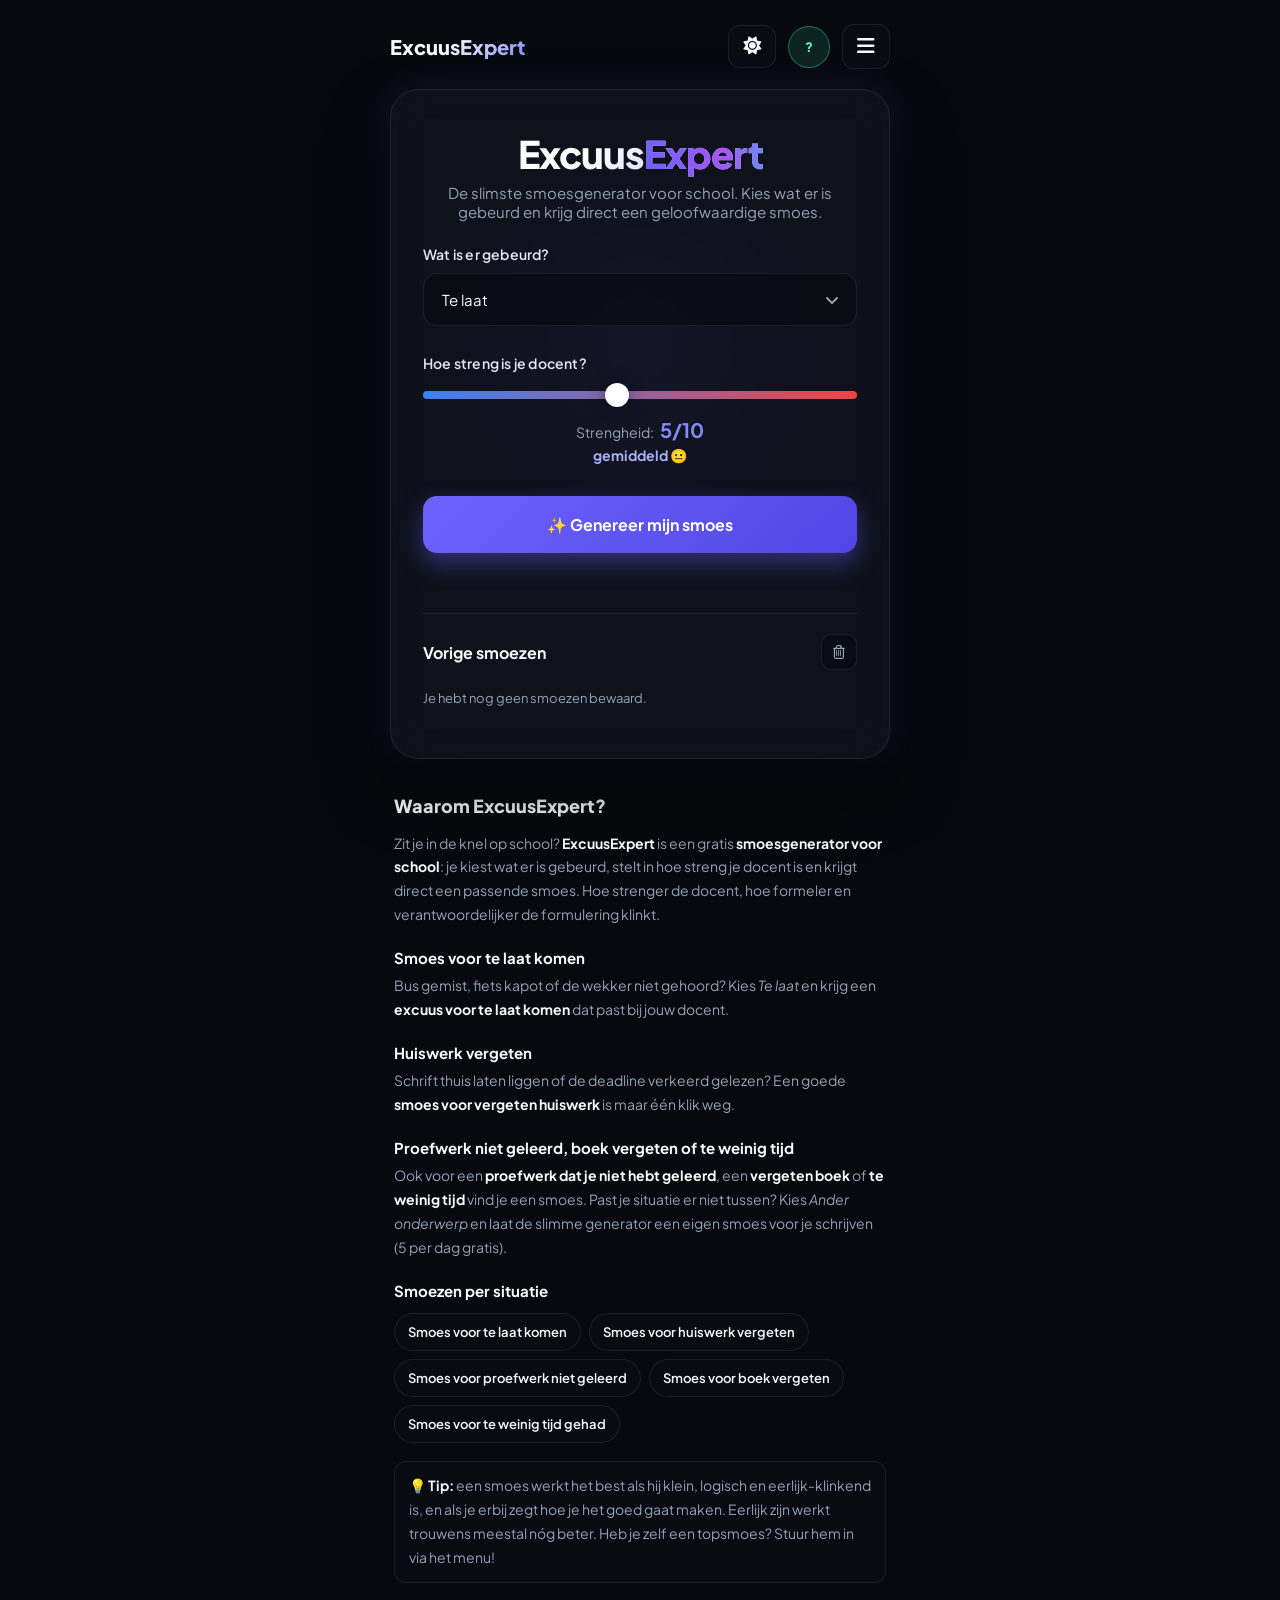
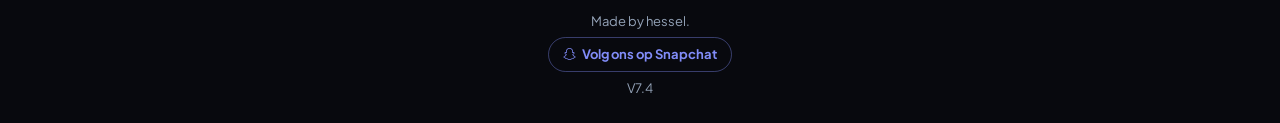
==== index.html @ 80fc40d6 "een grote profiel opgeslagen" ====
<!DOCTYPE html>
<html lang="nl">
<head>
  <meta charset="UTF-8">
  <meta name="viewport" content="width=device-width, initial-scale=1.0">

  <!-- 1. Dwing de browser om géén oude versie op te slaan (Geen Cache) -->
  <meta http-equiv="Cache-Control" content="no-cache, no-store, must-revalidate" />
  <meta http-equiv="Pragma" content="no-cache" />
  <meta http-equiv="Expires" content="0" />

  <!-- 2. Verwijder direct eventuele oude Service Workers van de zoekmachine -->
  <script>
    if ('serviceWorker' in navigator) {
      navigator.serviceWorker.getRegistrations().then(function(registrations) {
        for(let registration of registrations) {
          registration.unregister();
        }
      });
    }
  </script>

  <title>Smoesgenerator voor school: gratis smoesjes | ExcuusExpert</title>

  <!-- Google SEO -->
  <meta name="description" content="Te laat of huiswerk vergeten? Genereer in één klik een geloofwaardige smoes voor school, afgestemd op hoe streng je docent is. Gratis en direct klaar.">
  <meta name="keywords" content="smoesje school, smoes te laat, excuus huiswerk vergeten, smoesgenerator, schoolsmoesjes, excuus generator">
  <meta name="robots" content="index, follow, max-image-preview:large">
  <meta name="theme-color" content="#08090e">
  <link rel="canonical" href="https://excuusexpert.github.io/">
  <link rel="alternate" hreflang="nl" href="https://excuusexpert.github.io/">
  <meta name="google-site-verification" content="6CH9S9xC1Fp_FROwEj38SJQM01kB6wiO9QQFOhzRPNw" />

  <!-- Favicon -->
  <link rel="icon" href="/favicon.ico" sizes="any">
  <link rel="icon" type="image/png" sizes="48x48" href="favicon-48.png">
  <link rel="icon" type="image/png" sizes="512x512" href="favicon.png">
  <link rel="apple-touch-icon" href="apple-touch-icon.png">

  <!-- Delen op social media (WhatsApp, Snapchat, Discord, X) -->
  <meta property="og:type" content="website">
  <meta property="og:locale" content="nl_NL">
  <meta property="og:site_name" content="ExcuusExpert">
  <meta property="og:title" content="ExcuusExpert: de slimste smoesgenerator voor school">
  <meta property="og:description" content="Te laat of huiswerk vergeten? Krijg direct een geloofwaardige smoes, aangepast aan de strengheid van je docent.">
  <meta property="og:url" content="https://excuusexpert.github.io/">
  <meta property="og:image" content="https://excuusexpert.github.io/og-image.png">
  <meta property="og:image:width" content="1200">
  <meta property="og:image:height" content="630">
  <meta property="og:image:alt" content="ExcuusExpert, de slimste smoesgenerator voor school">
  <meta name="twitter:card" content="summary_large_image">
  <meta name="twitter:title" content="ExcuusExpert: de slimste smoesgenerator voor school">
  <meta name="twitter:description" content="Te laat of huiswerk vergeten? Krijg direct een geloofwaardige smoes.">
  <meta name="twitter:image" content="https://excuusexpert.github.io/og-image.png">

  <!-- Gestructureerde data voor Google -->
  <script type="application/ld+json">
  {
    "@context": "https://schema.org",
    "@graph": [
      {
        "@type": "WebSite",
        "@id": "https://excuusexpert.github.io/#website",
        "url": "https://excuusexpert.github.io/",
        "name": "ExcuusExpert",
        "inLanguage": "nl-NL"
      },
      {
        "@type": "WebApplication",
        "@id": "https://excuusexpert.github.io/#app",
        "name": "ExcuusExpert Smoesgenerator",
        "url": "https://excuusexpert.github.io/",
        "description": "Gratis smoesgenerator voor school met smoesjes voor te laat komen, huiswerk vergeten, proefwerk niet geleerd en meer.",
        "applicationCategory": "EntertainmentApplication",
        "operatingSystem": "Alle apparaten met een browser",
        "inLanguage": "nl-NL",
        "isPartOf": { "@id": "https://excuusexpert.github.io/#website" },
        "offers": { "@type": "Offer", "price": "0", "priceCurrency": "EUR" }
      }
    ]
  }
  </script>

  <!-- Modern Lettertype & FontAwesome Iconen -->
  <link rel="preconnect" href="https://fonts.googleapis.com">
  <link rel="preconnect" href="https://fonts.gstatic.com" crossorigin>
  <link href="https://fonts.googleapis.com/css2?family=Plus+Jakarta+Sans:wght@400;500;600;700;800&display=swap" rel="stylesheet">
  <link rel="stylesheet" href="https://cdnjs.cloudflare.com/ajax/libs/font-awesome/6.4.0/css/all.min.css">
  <script data-goatcounter="https://excuusexpert.goatcounter.com/count" async src="//gc.zgo.at/count.js"></script>

  <!-- 3. Cache Busting op je CSS (voeg ?v=2.0 toe) -->
  <link rel="stylesheet" href="style.css?v=2.4">
</head>

<body>

  <!-- NAVBAR MET THEMA TOGGLE & HAMBURGER MENU -->
  <header class="navbar">
    <div class="nav-brand">Excuus<span>Expert</span></div>

    <div class="nav-actions">
      <button class="theme-toggle-btn" id="themeToggleBtn" type="button" onclick="toggleTheme()" aria-label="Thema wisselen">
        <i class="fa-solid fa-sun" id="themeIcon"></i>
      </button>

      <button class="profile-avatar-btn" id="profileAvatarBtn" type="button" aria-label="Lokaal profiel openen">
        <span id="profileAvatarInitials">?</span>
      </button>

      <button class="hamburger-btn" id="hamburgerBtn" type="button" onclick="toggleMenu()" aria-label="Menu" aria-expanded="false" aria-controls="navMenu">
        <i class="fa-solid fa-bars" id="hamburgerIcon"></i>
      </button>
    </div>

    <nav class="nav-menu" id="navMenu" aria-label="Hoofdmenu">
      <ul>
        <li><a href="https://excuusexpert.github.io" onclick="toggleMenu()"><i class="fa-solid fa-house"></i> Home</a></li>
        <li><a href="https://excuusexpert.github.io/studytrack" target="_blank" rel="noopener" onclick="toggleMenu()"><i class="fa-solid fa-calendar-check"></i> StudyTrack - Huiswerk & Toets Planner</a></li>
        <li><a href="#" onclick="toggleMenu(); openSubmitModal(); return false;"><i class="fa-solid fa-paper-plane"></i> Smoes insturen</a></li>
        <li><a href="https://snapchat.com/add/Excuus-Expert" target="_blank" rel="noopener noreferrer" onclick="toggleMenu()"><i class="fa-brands fa-snapchat"></i> Snapchat</a></li>
      </ul>
    </nav>
  </header>

  <main class="container">

    <h1 class="logo">Excuus<span>Expert</span><span class="sr-only"> – smoesgenerator voor school</span></h1>
    <p class="description">De slimste smoesgenerator voor school. Kies wat er is gebeurd en krijg direct een geloofwaardige smoes.</p>

    <label for="probleem">Wat is er gebeurd?</label>
    <div class="select-wrapper">
      <select id="probleem">
        <option value="Te laat">Te laat</option>
        <option value="Huiswerk vergeten">Huiswerk vergeten</option>
        <option value="Proefwerk niet geleerd">Proefwerk niet geleerd</option>
        <option value="Boek vergeten">Boek vergeten</option>
        <option value="Te weinig tijd gehad">Te weinig tijd gehad</option>
        <option value="custom">Ander onderwerp... (AI, 5x per dag gratis, meer met premium)</option>
      </select>
    </div>

    <div class="custom-topic-field" id="customTopicField" hidden>
      <label for="customTopic">Waar gaat het over?</label>
      <input id="customTopic" type="text" maxlength="180" placeholder="Bijvoorbeeld: presentatie niet voorbereid">
    </div>

    <div class="slider-container">
      <label for="strengheid">Hoe streng is je docent?</label>
      <input
        class="slider"
        type="range"
        id="strengheid"
        min="1"
        max="10"
        value="5"
        step="1"
        oninput="document.getElementById('strengheidWaarde').textContent = this.value;"
      >
      <div class="strength-display">
        Strengheid: <span class="strength-number"><span id="strengheidWaarde">5</span>/10</span>
        <span class="strength-label" id="strengheidLabel">gemiddeld 😐</span>
      </div>
    </div>

    <button class="generate-button" id="generateButton" type="button">
      ✨ Genereer mijn smoes
    </button>

    <p class="generator-status" id="generatorStatus" role="status" aria-live="polite"></p>

    <div class="result" id="result">
      <div class="result-title">
        <i class="fa-solid fa-lightbulb"></i> Jouw smoes
      </div>
      <div class="result-text" id="resultText"></div>

      <div class="button-group">
        <button id="copyBtn" class="action-btn">
          <i class="fa-regular fa-copy"></i> Kopieer
        </button>
        <button id="shareBtn" class="action-btn">
          <i class="fa-solid fa-share-nodes"></i> Deel dit!
        </button>
      </div>
    </div>

    <section class="history-section" aria-labelledby="historyTitle">
      <div class="history-heading">
        <h2 id="historyTitle">Vorige smoezen</h2>
        <button class="clear-history-btn" id="clearHistoryBtn" type="button" aria-label="Geschiedenis wissen" title="Geschiedenis wissen">
          <i class="fa-regular fa-trash-can" aria-hidden="true"></i>
        </button>
      </div>
      <p class="history-empty" id="historyEmpty">Je hebt nog geen smoezen bewaard.</p>
      <ol class="history-list" id="historyList"></ol>
    </section>

  </main>

 <div id="profileModal" class="modal-overlay" onclick="closeProfileModal(event)">
    <div class="modal-card profile-card" role="dialog" aria-modal="true" aria-labelledby="profileTitle">
      <div class="modal-header">
        <span class="modal-badge profile-badge"><i class="fa-regular fa-user"></i> LOKAAL PROFIEL</span>
        <button class="close-btn" type="button" onclick="closeProfileModalDirect()" aria-label="Profielvenster sluiten">&times;</button>
      </div>
      <h2 class="profile-title" id="profileTitle">Jouw profiel</h2>
      <form id="profileForm">
        <label for="profileName">Naam</label>
        <input class="profile-input" id="profileName" type="text" maxlength="40" autocomplete="name" placeholder="Bijvoorbeeld: Alex" required>

        <label for="profilePremiumCode">Premiumcode (optioneel)</label>
        <input class="profile-input" id="profilePremiumCode" type="text" autocomplete="off" spellcheck="false" placeholder="Bijvoorbeeld: KLAS-4D9Q">
        
        <p class="profile-security-note">Gratis kun je 5 eigen smoezen per dag maken (per apparaat, dus ook op school). Met een premiumcode kun je er veel meer maken. Naam, code en geschiedenis worden alleen in deze browser opgeslagen. Premium codes zijn nog in ontwikkeling. Een premium code kan nu alleen nog bij mij worden aangevraagd. </p>
        
        <!-- Ko-fi Widget Knop netjes gecentreerd -->
        <div style="text-align: center; margin: 15px 0;">
          <script type='text/javascript' src='https://storage.ko-fi.com/cdn/widget/Widget_2.js'></script>
          <script type='text/javascript'>kofiwidget2.init('Support me!', '#a855f7', 'R1E229KQ8W');kofiwidget2.draw();</script>
        </div>

        <p class="profile-status" id="profileStatus" role="status" aria-live="polite"></p>
        
        <div class="profile-actions">
          <button class="generate-button" type="submit">Profiel opslaan</button>
          <button class="profile-delete-btn" id="clearProfileBtn" type="button">Profiel verwijderen</button>
        </div>
      </form>
    </div>
  </div>

  <!-- INSTUUR MODAL POP-UP -->
  <div id="submitModal" class="modal-overlay" onclick="closeSubmitModal(event)">
    <div class="modal-card submit-card" role="dialog" aria-modal="true" aria-label="Smoes insturen">
      <div class="modal-header">
        <span class="modal-badge submit-badge">💡 SMOES INSTUREN</span>
        <button class="close-btn" type="button" onclick="closeSubmitModalDirect()" aria-label="Sluiten">&times;</button>
      </div>
      
      <form id="excuseForm" action="https://formspree.io/f/xkjngdbl" method="POST" onsubmit="handleFormSubmit(event)">
        <textarea name="smoes" class="submit-textarea" placeholder="Typ hier jouw meesterlijke smoes... (vermeld ook de categorie en strengheid)" aria-label="Jouw smoes" required></textarea>
        <p class="profile-status" id="submitStatus" role="status" aria-live="polite" style="margin: -8px 0 12px; text-align:center;"></p>
        <button type="submit" id="submitBtn" class="generate-button" style="margin-top: 0; padding: 12px;">
          🚀 Versturen
        </button>
      </form>
    </div>
  </div>
  
  <!-- UITLEG (zichtbaar voor Google en bezoekers) -->
  <section class="seo-section" aria-labelledby="seoTitle">
    <h2 id="seoTitle">Waarom ExcuusExpert?</h2>
    <p>Zit je in de knel op school? <strong>ExcuusExpert</strong> is een gratis <strong>smoesgenerator voor school</strong>: je kiest wat er is gebeurd, stelt in hoe streng je docent is en krijgt direct een passende smoes. Hoe strenger de docent, hoe formeler en verantwoordelijker de formulering klinkt.</p>

    <h3>Smoes voor te laat komen</h3>
    <p>Bus gemist, fiets kapot of de wekker niet gehoord? Kies <em>Te laat</em> en krijg een <strong>excuus voor te laat komen</strong> dat past bij jouw docent.</p>

    <h3>Huiswerk vergeten</h3>
    <p>Schrift thuis laten liggen of de deadline verkeerd gelezen? Een goede <strong>smoes voor vergeten huiswerk</strong> is maar één klik weg.</p>

    <h3>Proefwerk niet geleerd, boek vergeten of te weinig tijd</h3>
    <p>Ook voor een <strong>proefwerk dat je niet hebt geleerd</strong>, een <strong>vergeten boek</strong> of <strong>te weinig tijd</strong> vind je een smoes. Past je situatie er niet tussen? Kies <em>Ander onderwerp</em> en laat de slimme generator een eigen smoes voor je schrijven (5 per dag gratis).</p>

    <h3>Smoezen per situatie</h3>
    <ul class="seo-links"><li><a href="smoes-te-laat.html">Smoes voor te laat komen</a></li><li><a href="smoes-huiswerk-vergeten.html">Smoes voor huiswerk vergeten</a></li><li><a href="smoes-proefwerk-niet-geleerd.html">Smoes voor proefwerk niet geleerd</a></li><li><a href="smoes-boek-vergeten.html">Smoes voor boek vergeten</a></li><li><a href="smoes-te-weinig-tijd.html">Smoes voor te weinig tijd gehad</a></li></ul>

    <p class="seo-tip">💡 <strong>Tip:</strong> een smoes werkt het best als hij klein, logisch en eerlijk-klinkend is, en als je erbij zegt hoe je het goed gaat maken. Eerlijk zijn werkt trouwens meestal nóg beter. Heb je zelf een topsmoes? Stuur hem in via het menu!</p>
  </section>

<!-- FOOTER -->
  <footer class="footer-text">
    <p>Made by hessel.</p>
    <a href="https://snapchat.com/add/Excuus-Expert" target="_blank" rel="noopener noreferrer" class="footer-snapchat-btn"><i class="fa-brands fa-snapchat" aria-hidden="true"></i> Volg ons op Snapchat</a>
    <p>V7.4</p>
  </footer>

  <!-- DIT STUKJE CODE HIER TUSSEN PLAKKEN -->
  <script>
    if ('serviceWorker' in navigator) {
      navigator.serviceWorker.getRegistrations().then(function(registrations) {
        for (let registration of registrations) {
          registration.unregister().then(function() {
            window.location.reload(true);
          });
        }
      });
    }
  </script>

  <!-- Verander telkens het nummer achter ?v= als je een update doet -->
  <script src="script.js?v=7.4"></script>
</body>
</html>
---- style.css ----
:root {
  --bg-dark: #08090e;
  --card-bg: rgba(18, 20, 33, 0.75);
  --input-bg: rgba(10, 12, 20, 0.8);
  --border-color: rgba(255, 255, 255, 0.08);
  --border-hover: rgba(108, 99, 255, 0.4);
  --primary: #6c63ff;
  --primary-gradient: linear-gradient(135deg, #6c63ff 0%, #4f46e5 100%);
  --primary-glow: rgba(108, 99, 255, 0.4);
  --text-main: #f8fafc;
  --text-muted: #94a3b8;
}

* {
  box-sizing: border-box;
  margin: 0;
  padding: 0;
}

body {
  background-color: var(--bg-dark);
  color: var(--text-main);
  font-family: 'Plus Jakarta Sans', Arial, sans-serif;
  min-height: 100vh;
  display: flex;
  flex-direction: column;
  justify-content: center;
  align-items: center;
  padding: 24px 16px;
  overflow-x: hidden;
  position: relative;
}

body::before {
  content: '';
  position: absolute;
  width: 350px;
  height: 350px;
  background: radial-gradient(circle, rgba(108, 99, 255, 0.25) 0%, rgba(0,0,0,0) 70%);
  top: 10%;
  left: 50%;
  transform: translateX(-50%);
  z-index: -1;
  animation: pulseGlow 8s ease-in-out infinite alternate;
}

@keyframes pulseGlow {
  0% { transform: translateX(-50%) scale(0.8); opacity: 0.5; }
  100% { transform: translateX(-50%) scale(1.3); opacity: 0.9; }
}

/* ================================
   NAVBAR & HAMBURGER MENU
================================= */
.navbar {
  width: 100%;
  max-width: 500px;
  display: flex;
  justify-content: space-between;
  align-items: center;
  margin-bottom: 20px;
  position: relative;
  z-index: 1000;
}

.nav-brand {
  font-size: 20px;
  font-weight: 800;
  background: linear-gradient(135deg, #ffffff 40%, #818cf8 100%);
  -webkit-background-clip: text;
  -webkit-text-fill-color: transparent;
}

.hamburger-btn {
  background: var(--input-bg);
  border: 1px solid var(--border-color);
  color: var(--text-main);
  font-size: 20px;
  padding: 10px 14px;
  border-radius: 12px;
  cursor: pointer;
  transition: all 0.2s ease;
}

.hamburger-btn:hover {
  border-color: var(--border-hover);
  color: #818cf8;
}

.nav-menu {
  display: none;
  position: absolute;
  top: 50px;
  right: 0;
  width: 200px;
  background: rgba(18, 20, 33, 0.95);
  backdrop-filter: blur(20px);
  -webkit-backdrop-filter: blur(20px);
  border: 1px solid var(--border-color);
  border-radius: 16px;
  padding: 10px 0;
  box-shadow: 0 10px 30px rgba(0, 0, 0, 0.5);
}

.nav-menu.active {
  display: block;
  animation: popup 0.2s cubic-bezier(0.16, 1, 0.3, 1);
}

.nav-menu ul {
  list-style: none;
}

.nav-menu li a {
  display: flex;
  align-items: center;
  gap: 10px;
  padding: 12px 20px;
  color: var(--text-main);
  text-decoration: none;
  font-size: 14px;
  font-weight: 600;
  transition: background 0.2s ease, color 0.2s ease;
}

.nav-menu li a:hover {
  background: rgba(108, 99, 255, 0.15);
  color: #818cf8;
}

/* ================================
   CONTAINER (GLASSMORPHISM)
================================= */
.container {
  width: 100%;
  max-width: 500px;
  background: var(--card-bg);
  backdrop-filter: blur(20px);
  -webkit-backdrop-filter: blur(20px);
  padding: 40px 32px;
  border-radius: 28px;
  border: 1px solid var(--border-color);
  box-shadow: 0 30px 60px rgba(0, 0, 0, 0.6),
              0 0 40px rgba(108, 99, 255, 0.15);
  transition: border-color 0.3s ease;
}

.logo {
  text-align: center;
  font-size: 38px;
  font-weight: 800;
  margin-bottom: 6px;
  background: linear-gradient(135deg, #ffffff 40%, #818cf8 100%);
  -webkit-background-clip: text;
  -webkit-text-fill-color: transparent;
  letter-spacing: -1px;
}

.description {
  text-align: center;
  color: var(--text-muted);
  font-size: 15px;
  margin-bottom: 24px;
}

label {
  display: block;
  font-size: 14px;
  font-weight: 600;
  margin-bottom: 10px;
  color: #e2e8f0;
  letter-spacing: 0.2px;
}

.select-wrapper {
  position: relative;
}

.select-wrapper::after {
  content: '\f107';
  font-family: 'Font Awesome 6 Free';
  font-weight: 900;
  position: absolute;
  right: 18px;
  top: 50%;
  transform: translateY(-50%);
  color: var(--text-muted);
  pointer-events: none;
  transition: color 0.2s ease;
}

select {
  width: 100%;
  padding: 16px 18px;
  background: var(--input-bg);
  color: var(--text-main);
  border: 1px solid var(--border-color);
  border-radius: 14px;
  font-size: 15px;
  font-family: inherit;
  outline: none;
  cursor: pointer;
  appearance: none;
  -webkit-appearance: none;
  transition: all 0.25s ease;
}

select:hover, select:focus {
  border-color: var(--border-hover);
  box-shadow: 0 0 15px rgba(108, 99, 255, 0.15);
}

.custom-topic-field {
  margin-top: 18px;
  animation: popup 0.2s ease-out;
}

.custom-topic-field[hidden] {
  display: none;
}

.custom-topic-field input {
  width: 100%;
  padding: 16px 18px;
  background: var(--input-bg);
  color: var(--text-main);
  border: 1px solid var(--border-color);
  border-radius: 14px;
  font: inherit;
  outline: none;
  transition: border-color 0.2s ease, box-shadow 0.2s ease;
}

.custom-topic-field input:focus {
  border-color: var(--border-hover);
  box-shadow: 0 0 15px rgba(108, 99, 255, 0.15);
}

.api-key-field {
  margin-top: 20px;
}

.api-key-input-wrap {
  display: flex;
  gap: 8px;
}

.api-key-input-wrap input {
  flex: 1;
  min-width: 0;
  padding: 14px 16px;
  background: var(--input-bg);
  color: var(--text-main);
  border: 1px solid var(--border-color);
  border-radius: 12px;
  font: inherit;
  outline: none;
}

.api-key-input-wrap input:focus {
  border-color: var(--border-hover);
  box-shadow: 0 0 15px rgba(108, 99, 255, 0.15);
}

.key-visibility-btn {
  padding: 0 14px;
  background: var(--input-bg);
  color: var(--text-main);
  border: 1px solid var(--border-color);
  border-radius: 12px;
  font: inherit;
  font-size: 13px;
  font-weight: 700;
  cursor: pointer;
}

.api-key-note {
  margin-top: 8px;
  color: var(--text-muted);
  font-size: 12px;
  line-height: 1.5;
}

.slider-container {
  margin-top: 28px;
}

.slider {
  width: 100%;
  height: 8px;
  border-radius: 10px;
  background: linear-gradient(to right, #3b82f6, #ef4444);
  outline: none;
  cursor: pointer;
  appearance: none;
  -webkit-appearance: none;
}

.slider::-webkit-slider-thumb {
  appearance: none;
  -webkit-appearance: none;
  width: 24px;
  height: 24px;
  border-radius: 50%;
  background: #ffffff;
  box-shadow: 0 0 15px rgba(0, 0, 0, 0.5);
  cursor: pointer;
  transition: transform 0.15s ease, box-shadow 0.15s ease;
}

.slider::-webkit-slider-thumb:hover {
  transform: scale(1.15);
  box-shadow: 0 0 20px rgba(255, 255, 255, 0.8);
}

.strength-display {
  text-align: center;
  margin-top: 14px;
  color: var(--text-muted);
  font-size: 14px;
}

.strength-number {
  color: #818cf8;
  font-size: 20px;
  font-weight: 700;
  margin-left: 4px;
}

.generate-button {
  width: 100%;
  margin-top: 32px;
  padding: 18px;
  border: none;
  border-radius: 14px;
  background: var(--primary-gradient);
  color: white;
  font-size: 16px;
  font-weight: 700;
  font-family: inherit;
  cursor: pointer;
  box-shadow: 0 10px 25px var(--primary-glow);
  transition: all 0.25s ease;
  position: relative;
  overflow: hidden;
}

.generate-button:hover {
  transform: translateY(-2px);
  box-shadow: 0 14px 30px rgba(108, 99, 255, 0.5);
}

.generate-button:active {
  transform: translateY(1px);
}

.generate-button:disabled {
  opacity: 0.6;
  cursor: not-allowed;
  transform: none;
}

.generator-status {
  min-height: 20px;
  margin-top: 12px;
  color: var(--text-muted);
  font-size: 13px;
  line-height: 1.5;
  text-align: center;
}

.result {
  display: none;
  margin-top: 28px;
  padding: 24px;
  background: var(--input-bg);
  border: 1px solid var(--border-color);
  border-radius: 18px;
  animation: popup 0.3s cubic-bezier(0.16, 1, 0.3, 1);
}

@keyframes popup {
  from { opacity: 0; transform: translateY(12px) scale(0.98); }
  to { opacity: 1; transform: translateY(0) scale(1); }
}

.result-title {
  color: #818cf8;
  font-weight: 700;
  font-size: 12px;
  text-transform: uppercase;
  letter-spacing: 1px;
  margin-bottom: 12px;
  display: flex;
  align-items: center;
  gap: 6px;
}

.result-text {
  color: #f1f5f9;
  line-height: 1.65;
  font-size: 16px;
  font-weight: 500;
}

.history-section {
  margin-top: 28px;
  border-top: 1px solid var(--border-color);
  padding-top: 20px;
}

.history-heading {
  display: flex;
  justify-content: space-between;
  align-items: center;
  margin-bottom: 8px;
}

.history-heading h2 {
  color: var(--text-main);
  font-size: 16px;
  font-weight: 700;
}

.clear-history-btn {
  width: 36px;
  height: 36px;
  border: 1px solid var(--border-color);
  border-radius: 10px;
  background: var(--input-bg);
  color: var(--text-muted);
  cursor: pointer;
}

.clear-history-btn:hover {
  color: #ef4444;
  border-color: rgba(239, 68, 68, 0.4);
}

.history-empty {
  padding: 12px 0;
  color: var(--text-muted);
  font-size: 13px;
}

.history-list {
  display: grid;
  list-style: none;
  max-height: 340px;
  overflow-y: auto;
}

.history-entry {
  display: grid;
  gap: 5px;
  width: 100%;
  padding: 13px 2px;
  border: 0;
  border-bottom: 1px solid var(--border-color);
  background: transparent;
  color: var(--text-main);
  font: inherit;
  text-align: left;
  cursor: pointer;
}

.history-entry:hover .history-excuse {
  color: #818cf8;
}

.history-topic {
  color: #818cf8;
  font-size: 12px;
  font-weight: 700;
}

.history-excuse {
  display: -webkit-box;
  overflow: hidden;
  color: var(--text-main);
  font-size: 13px;
  line-height: 1.45;
  -webkit-box-orient: vertical;
  -webkit-line-clamp: 2;
}

.history-date {
  color: var(--text-muted);
  font-size: 11px;
}

.button-group {
  display: grid;
  grid-template-columns: 1fr 1fr;
  gap: 12px;
  margin-top: 20px;
}

.action-btn {
  padding: 14px 16px;
  border: none;
  border-radius: 12px;
  font-size: 14px;
  font-weight: 700;
  font-family: inherit;
  cursor: pointer;
  display: flex;
  align-items: center;
  justify-content: center;
  gap: 8px;
  transition: all 0.2s ease;
}

#copyBtn {
  background: rgba(255, 255, 255, 0.05);
  color: var(--text-main);
  border: 1px solid var(--border-color);
}

#copyBtn:hover {
  background: rgba(255, 255, 255, 0.1);
  border-color: rgba(255, 255, 255, 0.2);
}

#shareBtn {
  background: var(--primary-gradient);
  color: #ffffff;
  box-shadow: 0 4px 15px var(--primary-glow);
}

#shareBtn:hover {
  transform: translateY(-1px);
  box-shadow: 0 6px 20px rgba(108, 99, 255, 0.5);
}

.footer-text {
  text-align: center;
  color: var(--text-muted);
  font-size: 13px;
  margin-top: 28px;
  line-height: 1.6;
}

.footer-text a {
  color: #818cf8;
  text-decoration: none;
  transition: color 0.2s ease;
}

.footer-text a:hover {
  color: #ffffff;
  text-decoration: underline;
}

.footer-submit-btn {
  color: #818cf8;
  background: none;
  border: none;
  font-family: inherit;
  font-size: 13px;
  font-weight: 700;
  cursor: pointer;
  text-decoration: underline;
  padding: 0;
}

.footer-submit-btn:hover {
  color: #ffffff;
}

.modal-overlay {
  display: none;
  position: fixed;
  top: 0;
  left: 0;
  width: 100vw;
  height: 100vh;
  height: 100dvh;
  overflow-y: auto;
  overscroll-behavior: contain;
  background: rgba(4, 5, 8, 0.85);
  backdrop-filter: blur(8px);
  -webkit-backdrop-filter: blur(8px);
  z-index: 9999;
  justify-content: center;
  align-items: center;
  padding: 20px;
  box-sizing: border-box;
}

.modal-card {
  background: rgba(18, 20, 33, 0.95);
  border: 1px solid rgba(239, 68, 68, 0.4);
  box-shadow: 0 0 40px rgba(239, 68, 68, 0.25);
  border-radius: 24px;
  padding: 24px;
  max-width: 420px;
  width: 100%;
  text-align: center;
  margin: auto;
  box-sizing: border-box;
  animation: popUp 0.25s ease-out;
}

.submit-card {
  border-color: rgba(108, 99, 255, 0.4) !important;
  box-shadow: 0 0 40px rgba(108, 99, 255, 0.25) !important;
}

.profile-card {
  max-width: 460px;
  max-height: calc(100dvh - 40px);
  overflow-y: auto;
  overscroll-behavior: contain;
  -webkit-overflow-scrolling: touch;
  border-color: rgba(52, 211, 153, 0.35);
  box-shadow: 0 0 40px rgba(52, 211, 153, 0.12);
  text-align: left;
}

.profile-badge {
  display: inline-flex;
  align-items: center;
  gap: 7px;
  background: rgba(52, 211, 153, 0.14);
  color: #6ee7b7;
}

.profile-title {
  margin-bottom: 20px;
  color: var(--text-main);
  font-size: 22px;
}

.profile-input {
  width: 100%;
  min-width: 0;
  margin-bottom: 16px;
  padding: 14px 16px;
  border: 1px solid var(--border-color);
  border-radius: 12px;
  background: var(--input-bg);
  color: var(--text-main);
  font: inherit;
  outline: none;
}

.profile-input:focus {
  border-color: var(--border-hover);
  box-shadow: 0 0 15px rgba(108, 99, 255, 0.15);
}

.api-key-input-wrap .profile-input {
  margin-bottom: 0;
}

.profile-key-link {
  display: inline-flex;
  align-items: center;
  gap: 7px;
  margin-top: 10px;
  color: #6ee7b7;
  font-size: 13px;
  font-weight: 700;
  line-height: 1.5;
  text-decoration: none;
}

.profile-key-link:hover,
.profile-key-link:focus-visible {
  color: #a7f3d0;
  text-decoration: underline;
}

.profile-security-note,
.profile-status {
  margin-top: 12px;
  color: var(--text-muted);
  font-size: 12px;
  line-height: 1.5;
}

.profile-status {
  min-height: 18px;
}

.profile-actions .generate-button {
  margin-top: 8px;
  padding: 14px;
}

.profile-delete-btn {
  display: block;
  margin: 14px auto 0;
  border: 0;
  background: transparent;
  color: #f87171;
  font: inherit;
  font-size: 13px;
  cursor: pointer;
}

.submit-textarea {
  width: 100%;
  min-height: 90px;
  background: var(--input-bg);
  color: var(--text-main);
  border: 1px solid var(--border-color);
  border-radius: 12px;
  padding: 12px;
  font-family: inherit;
  font-size: 14px;
  resize: vertical;
  margin-bottom: 16px;
  outline: none;
  box-sizing: border-box;
}

.submit-textarea:focus {
  border-color: var(--border-hover);
}

@keyframes popUp {
  from { transform: scale(0.8); opacity: 0; }
  to { transform: scale(1); opacity: 1; }
}

.modal-header {
  display: flex;
  justify-content: space-between;
  align-items: center;
  margin-bottom: 16px;
}

.modal-badge {
  background: rgba(239, 68, 68, 0.2);
  color: #fca5a5;
  font-size: 11px;
  font-weight: 800;
  padding: 4px 12px;
  border-radius: 20px;
}

.close-btn {
  background: none;
  border: none;
  color: #94a3b8;
  font-size: 24px;
  cursor: pointer;
}

@media (max-width: 500px) {
  body {
    min-height: 100vh;
    min-height: 100svh;
    justify-content: flex-start;
    padding: max(16px, env(safe-area-inset-top)) 12px max(20px, env(safe-area-inset-bottom));
  }

  .navbar {
    margin-bottom: 16px;
  }

  .nav-brand {
    font-size: 18px;
  }

  .nav-actions {
    flex: 0 0 auto;
    gap: 8px;
  }

  .theme-toggle-btn,
  .hamburger-btn {
    width: 44px;
    height: 44px;
    display: grid;
    place-items: center;
    padding: 0;
  }

  .profile-avatar-btn {
    width: 44px;
    height: 44px;
    flex-basis: 44px;
  }

  .container {
    padding: 26px 20px;
    border-radius: 22px;
  }

  .logo {
    font-size: 32px;
  }

  .result {
    padding: 18px;
  }

  .button-group {
    grid-template-columns: 1fr;
  }

  .modal-overlay {
    align-items: flex-start;
    padding: max(16px, env(safe-area-inset-top)) 12px max(16px, env(safe-area-inset-bottom));
  }

  .modal-card {
    max-height: calc(100dvh - 32px);
    overflow-y: auto;
    padding: 20px;
    border-radius: 20px;
  }
}

@media (max-width: 360px) {
  .nav-brand {
    font-size: 16px;
  }

  .nav-actions {
    gap: 6px;
  }

  .container {
    padding: 22px 16px;
  }

  .logo {
    font-size: 29px;
  }

}
/* Licht modus variabelen */
body.light-mode {
  --bg-dark: #f8fafc;
  --card-bg: rgba(255, 255, 255, 0.85);
  --input-bg: rgba(241, 245, 249, 0.9);
  --border-color: rgba(0, 0, 0, 0.1);
  --border-hover: rgba(108, 99, 255, 0.6);
  --text-main: #0f172a;
  --text-muted: #475569;
}

body.light-mode label {
  color: #1e293b;
}

body.light-mode .result-text,
body.light-mode .history-excuse {
  color: #0f172a;
}

body.light-mode .profile-card {
  background: rgba(255, 255, 255, 0.98);
}

/* Tekst-logo donker maken in licht modus */
.logo {
  transition: color 0.3s ease;
}

body.light-mode .logo,
body.light-mode .logo a,
body.light-mode .logo h1,
body.light-mode .logo h2 {
  color: #0f172a;
}

/* Navbar uitlijning & knoppen */
.navbar {
  display: flex;
  justify-content: space-between;
  align-items: center;
}

.nav-actions {
  display: flex;
  align-items: center;
  gap: 12px;
}

.profile-avatar-btn {
  width: 42px;
  height: 42px;
  flex: 0 0 42px;
  display: grid;
  place-items: center;
  border: 1px solid rgba(52, 211, 153, 0.45);
  border-radius: 50%;
  background: rgba(52, 211, 153, 0.14);
  color: #6ee7b7;
  font-family: inherit;
  font-size: 13px;
  font-weight: 800;
  cursor: pointer;
  transition: background 0.2s ease, border-color 0.2s ease;
}

.profile-avatar-btn:hover {
  background: rgba(52, 211, 153, 0.24);
  border-color: rgba(52, 211, 153, 0.8);
}

.theme-toggle-btn {
  background: var(--input-bg);
  border: 1px solid var(--border-color);
  color: var(--text-main);
  font-size: 18px;
  padding: 10px 14px;
  border-radius: 12px;
  cursor: pointer;
  transition: all 0.2s ease;
}

.theme-toggle-btn:hover {
  border-color: var(--border-hover);
  color: #818cf8;
}
/* Logo-tekst fix voor licht modus */
body.light-mode .nav-brand,
body.light-mode .logo {
  color: #0f172a !important;
  -webkit-text-fill-color: #0f172a !important;
  background: transparent !important;
}

body.light-mode .nav-brand span,
body.light-mode .logo span {
  display: inline-block;
  background: linear-gradient(135deg, #6c63ff, #a855f7) !important;
  -webkit-background-clip: text !important;
  background-clip: text !important;
  -webkit-text-fill-color: transparent !important;
  color: transparent !important;
}
/* SEO-accordion aanpassingen voor licht modus */
body.light-mode .seo-accordion-container details {
  background: rgba(0, 0, 0, 0.03) !important;
  border-color: rgba(0, 0, 0, 0.1) !important;
}

body.light-mode .seo-accordion-container summary {
  color: #4f46e5 !important;
}

body.light-mode .seo-accordion-container h2 {
  color: #0f172a !important;
}

body.light-mode .seo-accordion-container .seo-content,
body.light-mode .seo-accordion-container p,
body.light-mode .seo-accordion-container strong {
  color: #334155 !important;
}
/* Hamburgermenu knop + uitklapmenu fix voor licht modus */

/* 1. Hamburgerknop stijlen */
body.light-mode .hamburger-btn,
body.light-mode .hamburger {
  background: var(--input-bg) !important;
  border: 1px solid var(--border-color) !important;
  color: #0f172a !important;
}

/* Voor FontAwesome icoontje */
body.light-mode .hamburger-btn i,
body.light-mode #hamburgerIcon {
  color: #0f172a !important;
}

/* Voor losse streepjes (span-elementen) */
body.light-mode .hamburger-btn span,
body.light-mode .hamburger span {
  background-color: #0f172a !important;
}

/* 2. Geopende menu-dropdown aanpassen */
body.light-mode .nav-menu {
  background: rgba(255, 255, 255, 0.95) !important;
  border: 1px solid rgba(0, 0, 0, 0.1) !important;
  box-shadow: 0 10px 25px rgba(0, 0, 0, 0.08) !important;
}

body.light-mode .nav-menu a {
  color: #0f172a !important;
}

body.light-mode .nav-menu a:hover {
  background: rgba(108, 99, 255, 0.1) !important;
  color: #6c63ff !important;
}

/* ================================================
   BUGFIXES & VERBETERINGEN (v5.1)
================================================ */

/* Profielbadge werd door .modal-badge rood overschreven */
.modal-badge.profile-badge {
  background: rgba(52, 211, 153, 0.14);
  color: #6ee7b7;
}

.modal-badge.submit-badge {
  background: rgba(108, 99, 255, 0.2);
  color: #a5b4fc;
}

/* Popups meekleuren met licht/donker thema */
body.light-mode .modal-overlay {
  background: rgba(15, 23, 42, 0.45);
}

body.light-mode .modal-card {
  background: #ffffff;
  border-color: rgba(239, 68, 68, 0.35);
  box-shadow: 0 20px 50px rgba(15, 23, 42, 0.18);
}

body.light-mode .modal-card.submit-card {
  border-color: rgba(108, 99, 255, 0.4) !important;
  box-shadow: 0 20px 50px rgba(15, 23, 42, 0.18) !important;
}

body.light-mode .modal-card.profile-card {
  border-color: rgba(16, 185, 129, 0.4);
}

body.light-mode .modal-badge {
  background: rgba(239, 68, 68, 0.12);
  color: #b91c1c;
}

body.light-mode .modal-badge.submit-badge {
  background: rgba(108, 99, 255, 0.12);
  color: #4338ca;
}

body.light-mode .modal-badge.profile-badge {
  background: rgba(16, 185, 129, 0.12);
  color: #047857;
}

body.light-mode .close-btn {
  color: #475569;
}

body.light-mode .profile-title {
  color: #0f172a;
}

body.light-mode .profile-delete-btn {
  color: #dc2626;
}

/* Overige lichte-modus details */
body.light-mode .container {
  box-shadow: 0 20px 50px rgba(15, 23, 42, 0.1), 0 0 30px rgba(108, 99, 255, 0.08);
}

body.light-mode .result-text {
  color: #0f172a;
}

body.light-mode #copyBtn {
  background: rgba(15, 23, 42, 0.05);
}

body.light-mode #copyBtn:hover {
  background: rgba(15, 23, 42, 0.1);
  border-color: rgba(15, 23, 42, 0.2);
}

body.light-mode .footer-text a,
body.light-mode .footer-submit-btn {
  color: #4f46e5;
}

/* Toetsenbordfocus */
.generate-button:focus-visible,
.action-btn:focus-visible,
.close-btn:focus-visible,
.hamburger-btn:focus-visible,
.theme-toggle-btn:focus-visible,
.profile-avatar-btn:focus-visible {
  outline: 3px solid #818cf8;
  outline-offset: 2px;
}

/* Footer Snapchat-knop (was onzichtbaar) */
.footer-snapchat-btn {
  display: inline-flex;
  align-items: center;
  gap: 6px;
  margin: 6px 0;
  padding: 6px 14px;
  border: 1px solid rgba(129, 140, 248, 0.4);
  border-radius: 999px;
  font-weight: 700;
}

.footer-snapchat-btn:hover {
  text-decoration: none !important;
  background: rgba(129, 140, 248, 0.15);
}

/* Uitleg-/SEO-sectie onder de generator */
.seo-section {
  width: 100%;
  max-width: 500px;
  margin: 32px auto 0;
  padding: 0 4px;
  color: var(--text-muted);
  font-size: 14px;
  line-height: 1.7;
  text-align: left;
}

.seo-section h2 {
  color: var(--text-main);
  font-size: 18px;
  font-weight: 800;
  margin-bottom: 10px;
}

.seo-section h3 {
  color: var(--text-main);
  font-size: 15px;
  font-weight: 700;
  margin: 18px 0 4px;
}

.seo-section p + p {
  margin-top: 8px;
}

.seo-section strong {
  color: var(--text-main);
}

.seo-section .seo-tip {
  margin-top: 18px;
  padding: 12px 14px;
  border: 1px solid var(--border-color);
  border-radius: 12px;
  background: var(--input-bg);
}

.sr-only {
  position: absolute;
  width: 1px;
  height: 1px;
  margin: -1px;
  padding: 0;
  overflow: hidden;
  clip: rect(0, 0, 0, 0);
  white-space: nowrap;
  border: 0;
}

@media (prefers-reduced-motion: reduce) {
  *, *::before, *::after {
    animation: none !important;
    transition: none !important;
  }
}

/* ================================================
   v7.3: extra vlotheid + onderwerp-pagina's
================================================ */
@keyframes exFadeUp { from { opacity: 0; transform: translateY(14px); } to { opacity: 1; transform: none; } }
@keyframes exPop { 0% { opacity: 0; transform: translateY(10px) scale(0.97); } 100% { opacity: 1; transform: none; } }
@keyframes exShine { to { background-position: 200% center; } }

.container { animation: exFadeUp 0.6s ease both; }
.result.pop { animation: exPop 0.4s ease both; }

.logo span {
  background: linear-gradient(90deg, #6c63ff, #a855f7, #38bdf8, #6c63ff);
  background-size: 200% auto;
  -webkit-background-clip: text;
  background-clip: text;
  -webkit-text-fill-color: transparent;
  animation: exShine 6s linear infinite;
}

.generate-button { transition: transform 0.15s ease, box-shadow 0.2s ease; }
.generate-button:not(:disabled):hover { transform: translateY(-2px); box-shadow: 0 10px 28px rgba(108, 99, 255, 0.45); }
.generate-button:not(:disabled):active { transform: scale(0.98); }
.generate-button:disabled { opacity: 0.75; cursor: not-allowed; }

.strength-label { display: block; margin-top: 4px; font-weight: 700; color: #a5b4fc; }
body.light-mode .strength-label { color: #4f46e5; }

.nav-brand a { color: inherit; text-decoration: none; }
.cta-link { display: block; text-align: center; text-decoration: none; margin: 18px 0 8px; }
.page-title { font-size: 26px; font-weight: 800; text-align: center; margin-bottom: 8px; color: var(--text-main); }
.seo-section ul.tips { margin: 6px 0 0 18px; }
.seo-section ul.tips li { margin-bottom: 6px; }

.seo-links { display: flex; flex-wrap: wrap; gap: 8px; list-style: none; padding: 0; margin: 10px 0 0; }
.seo-links a {
  display: inline-block; padding: 7px 13px; border-radius: 999px; font-size: 13px; font-weight: 600;
  color: var(--text-main); text-decoration: none; border: 1px solid var(--border-color); background: var(--input-bg);
  transition: border-color 0.2s ease, transform 0.15s ease;
}
.seo-links a:hover { border-color: var(--border-hover); transform: translateY(-1px); }

/* Grote bevestiging na het opslaan van je profiel */
.profile-status.profile-status-ok {
  font-size: 22px;
  font-weight: 800;
  text-align: center;
  color: #34d399;
  animation: exPop 0.4s ease both;
}
body.light-mode .profile-status.profile-status-ok { color: #047857; }
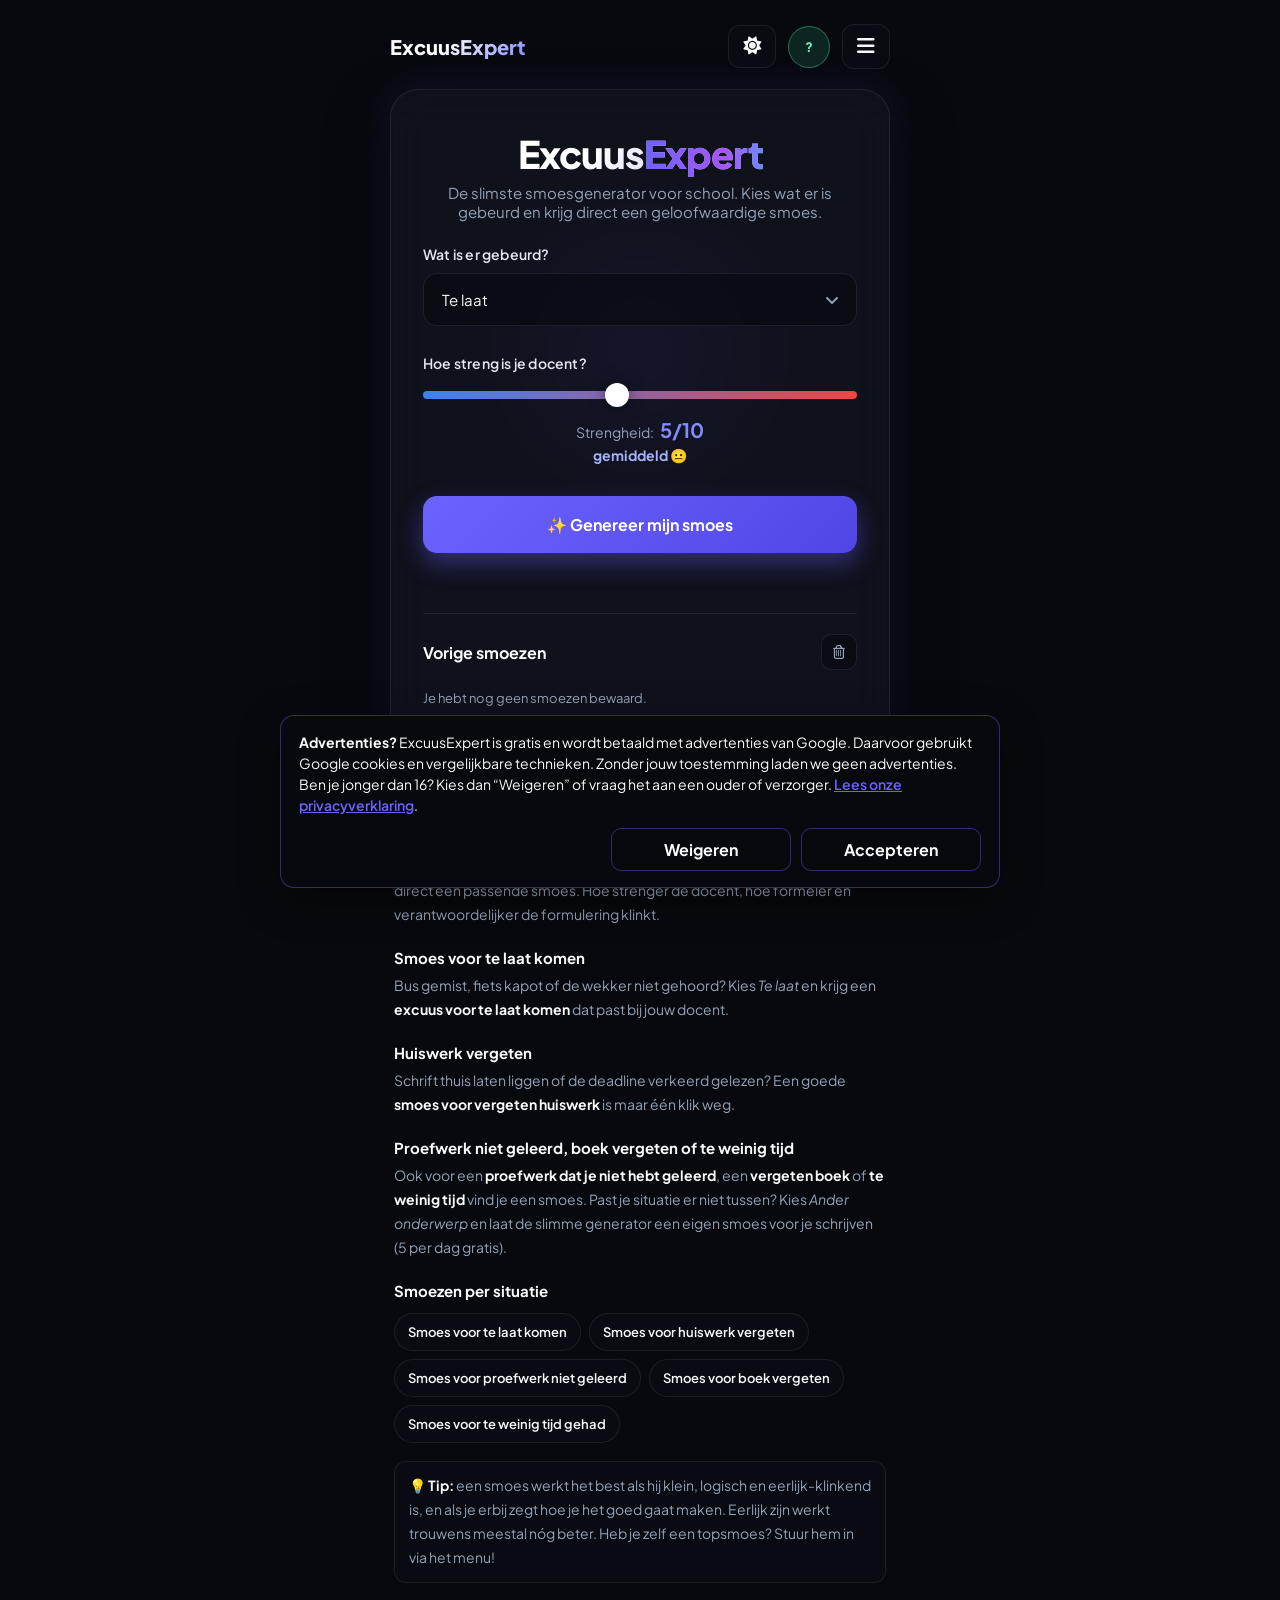
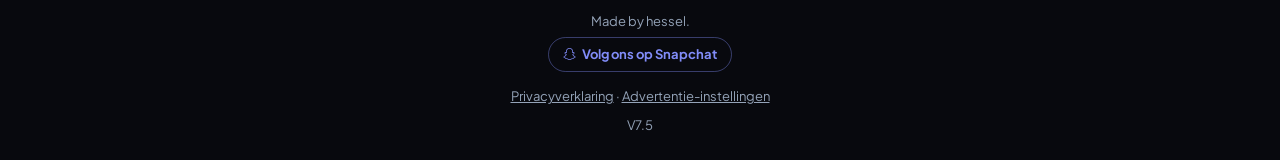
==== commit 3194dbde: "een nieuwe dag, een nieuwe update" ====
--- a/index.html
+++ b/index.html
@@ -3,23 +3,7 @@
 <head>
   <meta charset="UTF-8">
   <meta name="viewport" content="width=device-width, initial-scale=1.0">
-
-  <!-- 1. Dwing de browser om géén oude versie op te slaan (Geen Cache) -->
-  <meta http-equiv="Cache-Control" content="no-cache, no-store, must-revalidate" />
-  <meta http-equiv="Pragma" content="no-cache" />
-  <meta http-equiv="Expires" content="0" />
-
-  <!-- 2. Verwijder direct eventuele oude Service Workers van de zoekmachine -->
-  <script>
-    if ('serviceWorker' in navigator) {
-      navigator.serviceWorker.getRegistrations().then(function(registrations) {
-        for(let registration of registrations) {
-          registration.unregister();
-        }
-      });
-    }
-  </script>
-
+  <meta name="google-adsense-account" content="ca-pub-7016523155337156">
   <title>Smoesgenerator voor school: gratis smoesjes | ExcuusExpert</title>
 
   <!-- Google SEO -->
@@ -89,7 +73,7 @@
   <script data-goatcounter="https://excuusexpert.goatcounter.com/count" async src="//gc.zgo.at/count.js"></script>
 
   <!-- 3. Cache Busting op je CSS (voeg ?v=2.0 toe) -->
-  <link rel="stylesheet" href="style.css?v=2.4">
+  <link rel="stylesheet" href="style.css?v=7.5">
 </head>
 
 <body>
@@ -209,14 +193,13 @@
         <input class="profile-input" id="profileName" type="text" maxlength="40" autocomplete="name" placeholder="Bijvoorbeeld: Alex" required>
 
         <label for="profilePremiumCode">Premiumcode (optioneel)</label>
-        <input class="profile-input" id="profilePremiumCode" type="text" autocomplete="off" spellcheck="false" placeholder="Bijvoorbeeld: KLAS-4D9Q">
+        <input class="profile-input" id="profilePremiumCode" type="text" autocomplete="off" spellcheck="false" placeholder="Bijvoorbeeld: K7QM-XR4D-9WTP">
         
-        <p class="profile-security-note">Gratis kun je 5 eigen smoezen per dag maken (per apparaat, dus ook op school). Met een premiumcode kun je er veel meer maken. Naam, code en geschiedenis worden alleen in deze browser opgeslagen. Premium codes zijn nog in ontwikkeling. Een premium code kan nu alleen nog bij mij worden aangevraagd. </p>
+        <p class="profile-security-note">Gratis kun je 5 eigen smoezen per dag maken (per apparaat, dus ook op school). Met een premiumcode kun je er veel meer maken. Een code is 3 weken geldig vanaf het moment dat je hem voor het eerst gebruikt. Naam, code en geschiedenis worden alleen in deze browser opgeslagen. Premium codes zijn nog in ontwikkeling. Een premium code kan nu alleen nog bij mij worden aangevraagd. </p>
         
-        <!-- Ko-fi Widget Knop netjes gecentreerd -->
-        <div style="text-align: center; margin: 15px 0;">
-          <script type='text/javascript' src='https://storage.ko-fi.com/cdn/widget/Widget_2.js'></script>
-          <script type='text/javascript'>kofiwidget2.init('Support me!', '#a855f7', 'R1E229KQ8W');kofiwidget2.draw();</script>
+        <!-- Ko-fi: gewone link, geen extern script -->
+        <div class="kofi-wrap">
+          <a class="footer-kofi-btn" href="https://ko-fi.com/R1E229KQ8W" target="_blank" rel="noopener noreferrer"><i class="fa-solid fa-mug-hot" aria-hidden="true"></i> Support me!</a>
         </div>
 
         <p class="profile-status" id="profileStatus" role="status" aria-live="polite"></p>
@@ -271,23 +254,12 @@
   <footer class="footer-text">
     <p>Made by hessel.</p>
     <a href="https://snapchat.com/add/Excuus-Expert" target="_blank" rel="noopener noreferrer" class="footer-snapchat-btn"><i class="fa-brands fa-snapchat" aria-hidden="true"></i> Volg ons op Snapchat</a>
-    <p>V7.4</p>
+    <p class="footer-links"><a href="privacy.html">Privacyverklaring</a> · <button type="button" class="footer-link-btn" onclick="openConsentSettings()">Advertentie-instellingen</button></p>
+    <p>V7.5</p>
   </footer>
 
-  <!-- DIT STUKJE CODE HIER TUSSEN PLAKKEN -->
-  <script>
-    if ('serviceWorker' in navigator) {
-      navigator.serviceWorker.getRegistrations().then(function(registrations) {
-        for (let registration of registrations) {
-          registration.unregister().then(function() {
-            window.location.reload(true);
-          });
-        }
-      });
-    }
-  </script>
-
   <!-- Verander telkens het nummer achter ?v= als je een update doet -->
-  <script src="script.js?v=7.4"></script>
+  <script src="consent.js?v=7.5"></script>
+  <script src="script.js?v=7.5"></script>
 </body>
-</html>+</html>
--- a/style.css
+++ b/style.css
@@ -1216,4 +1216,72 @@
   color: #34d399;
   animation: exPop 0.4s ease both;
 }
-body.light-mode .profile-status.profile-status-ok { color: #047857; }+body.light-mode .profile-status.profile-status-ok { color: #047857; }
+/* -----------------------------
+   Toestemmingsbanner, voettekstlinks en privacypagina
+----------------------------- */
+.consent-banner {
+  position: fixed;
+  left: 12px;
+  right: 12px;
+  bottom: 12px;
+  z-index: 9999;
+  max-width: 720px;
+  margin: 0 auto;
+  padding: 16px 18px;
+  background: var(--bg-dark);
+  color: var(--text-main);
+  border: 1px solid var(--border-hover);
+  border-radius: 14px;
+  box-shadow: 0 12px 40px rgba(0, 0, 0, 0.35);
+  display: flex;
+  flex-direction: column;
+  gap: 12px;
+}
+.consent-text { margin: 0; font-size: 14px; line-height: 1.5; color: var(--text-main); }
+.consent-text a { color: var(--primary); font-weight: 600; }
+.consent-actions { display: flex; gap: 10px; justify-content: flex-end; }
+.consent-btn {
+  flex: 1 1 0;
+  max-width: 180px;
+  padding: 10px 16px;
+  font: inherit;
+  font-weight: 700;
+  color: var(--text-main);
+  background: transparent;
+  border: 1px solid var(--border-hover);
+  border-radius: 10px;
+  cursor: pointer;
+}
+.consent-btn:hover { background: rgba(108, 99, 255, 0.15); }
+.consent-btn:focus-visible { outline: 2px solid var(--primary); outline-offset: 2px; }
+
+.footer-links { margin: 8px 0; font-size: 13px; }
+.footer-links a, .footer-link-btn { color: inherit; text-decoration: underline; }
+.footer-link-btn {
+  background: none;
+  border: 0;
+  padding: 0;
+  font: inherit;
+  cursor: pointer;
+}
+.footer-kofi-btn {
+  display: inline-flex;
+  align-items: center;
+  gap: 6px;
+  margin: 6px 0;
+  padding: 8px 18px;
+  color: #fff !important;
+  background: #a855f7;
+  border-radius: 999px;
+  font-weight: 700;
+  text-decoration: none !important;
+}
+.footer-kofi-btn:hover { filter: brightness(1.1); }
+.kofi-wrap { text-align: center; margin: 15px 0; }
+
+.privacy-page h2 { font-size: 20px; margin: 28px 0 8px; color: var(--text-main); }
+.privacy-page p, .privacy-page li { line-height: 1.65; color: var(--text-muted); }
+.privacy-page ul { padding-left: 20px; }
+.privacy-page a { color: var(--primary); }
+.privacy-page .privacy-updated { font-size: 13px; opacity: 0.8; }
